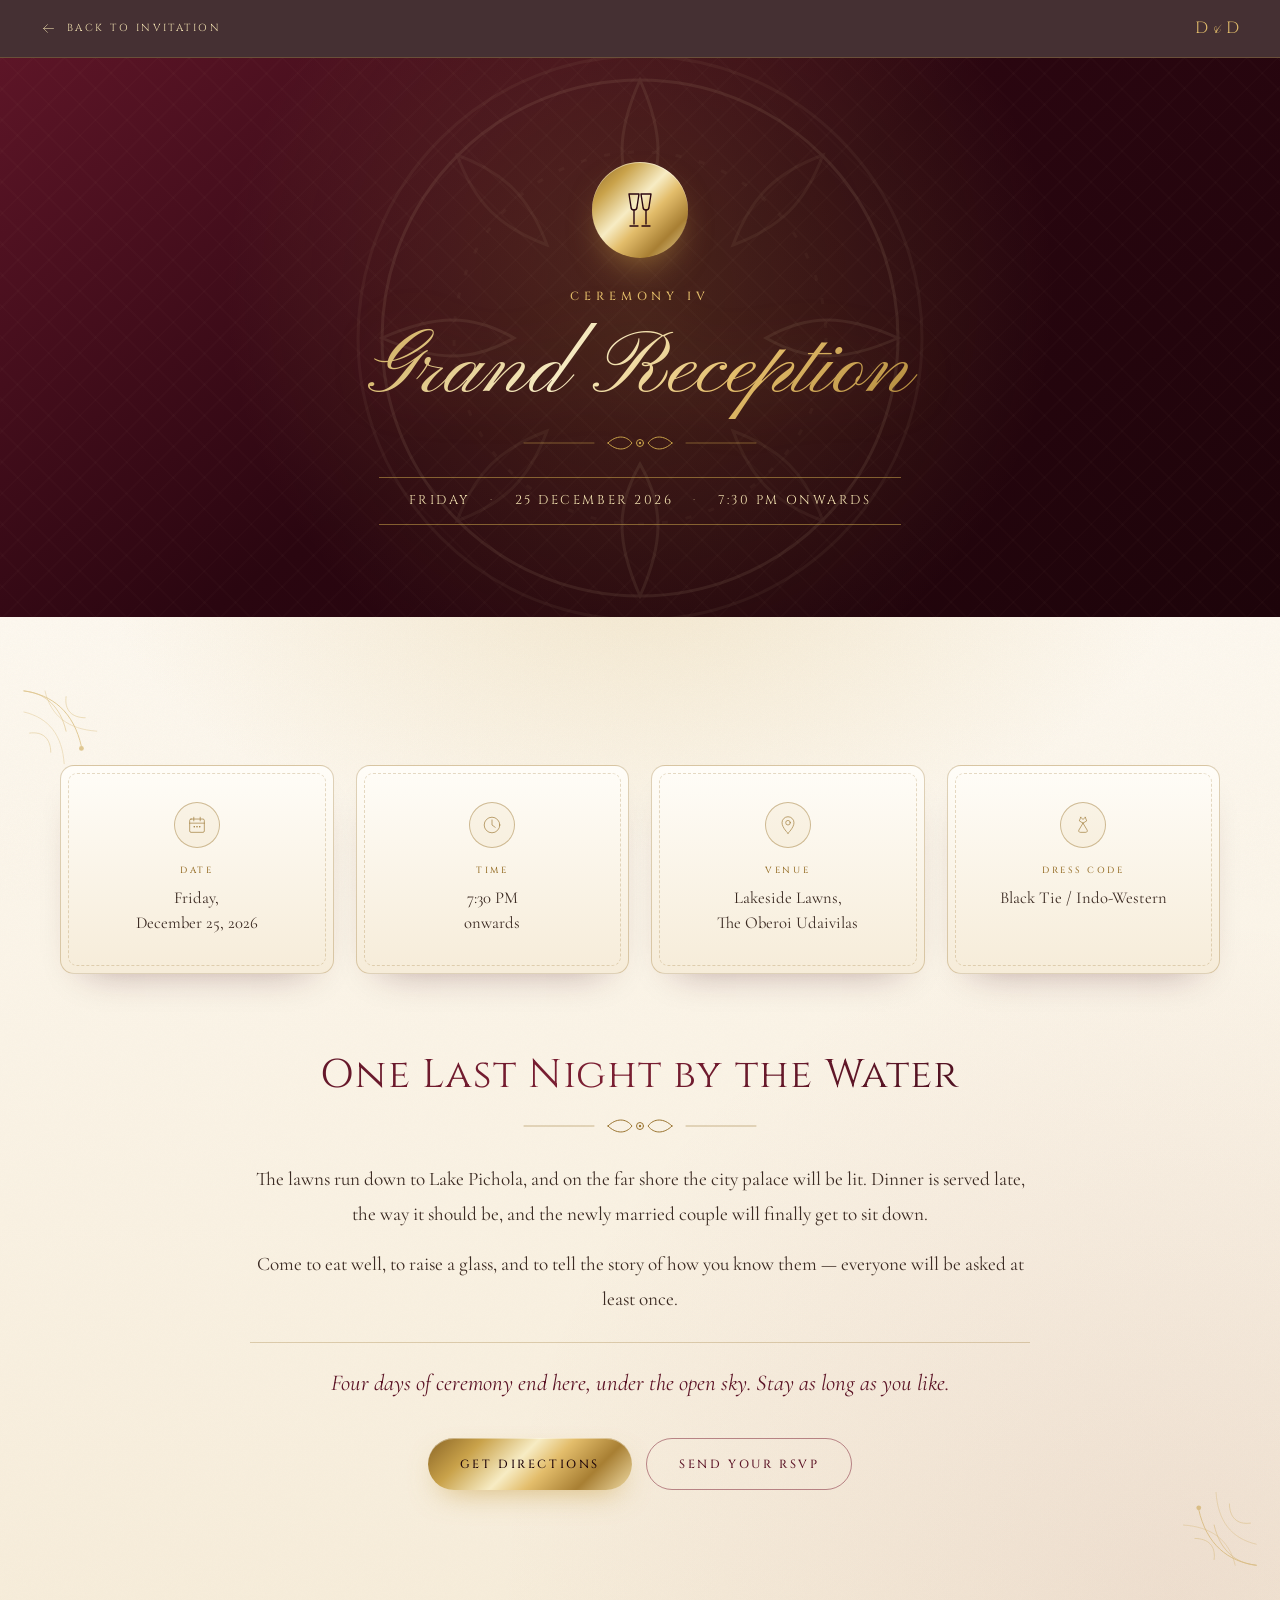
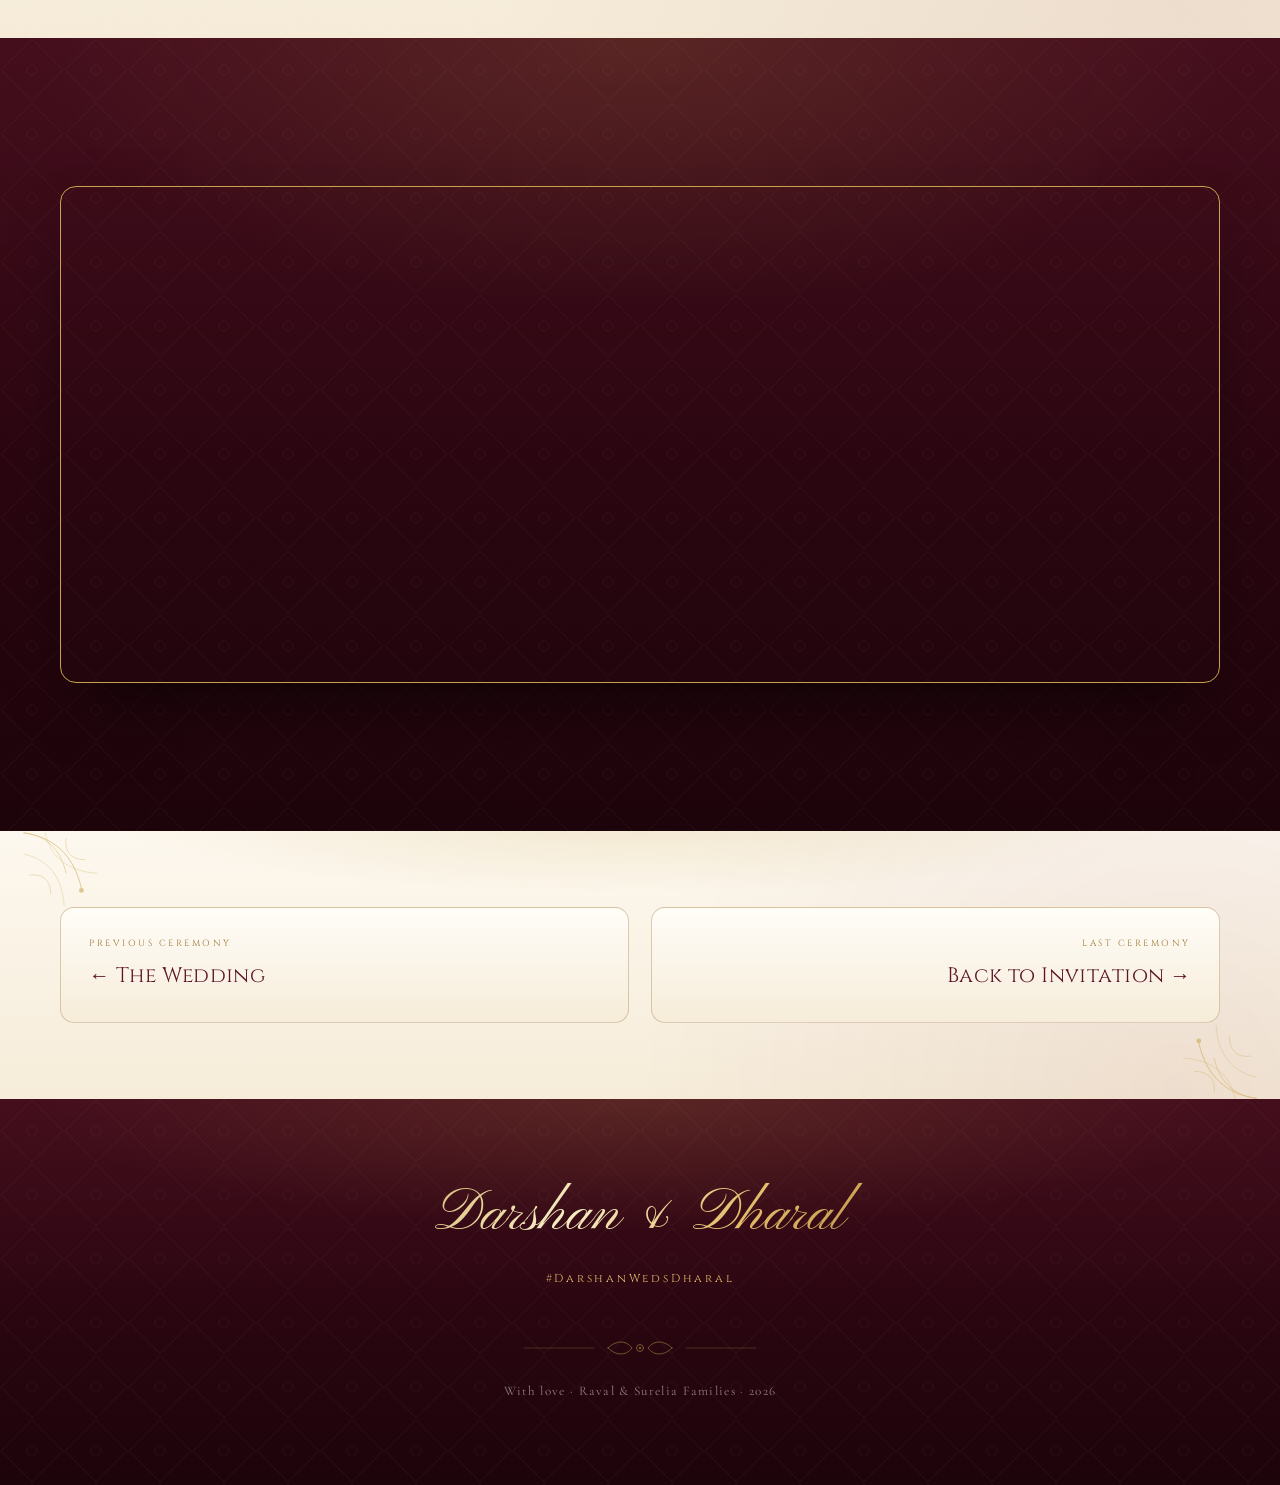
==== grand-reception.html @ 720c8b64 "Signature of Love — premium wedding invitation site Static, dependency-free invitation built around " ====
<!DOCTYPE html>
<html lang="en">
<head>
  <meta charset="UTF-8" />
  <meta name="viewport" content="width=device-width, initial-scale=1.0" />
  <title>Grand Reception · Darshan &amp; Dharal</title>
  <meta name="description" content="Grand Reception — Friday, 25 December 2026, 7:30 PM onwards at the Lakeside Lawns, The Oberoi Udaivilas, Udaipur." />
  <meta name="theme-color" content="#2a0610" />
  <link rel="icon" href="data:image/svg+xml,%3Csvg xmlns='http://www.w3.org/2000/svg' viewBox='0 0 32 32'%3E%3Crect width='32' height='32' rx='6' fill='%232a0610'/%3E%3Ctext x='16' y='22' font-family='Georgia,serif' font-size='15' fill='%23e3bd6b' text-anchor='middle'%3ED%3C/text%3E%3C/svg%3E" />
  <link rel="preconnect" href="https://fonts.googleapis.com" />
  <link rel="preconnect" href="https://fonts.gstatic.com" crossorigin />
  <link href="https://fonts.googleapis.com/css2?family=Cinzel:wght@400;500;600&family=Cormorant+Garamond:ital,wght@0,300;0,400;0,500;0,600;1,300;1,400;1,500&family=Pinyon+Script&display=swap" rel="stylesheet" />
  <link rel="stylesheet" href="css/style.css?v=4" />
  <link rel="stylesheet" href="css/ceremony.css?v=4" />
</head>
<body class="ceremony-page">
  <script src="js/sprite.js?v=4"></script>
  <canvas id="petals" aria-hidden="true"></canvas>

  <header class="topbar">
    <a class="back" href="index.html#events"><svg aria-hidden="true"><use href="#i-arrow" /></svg> Back to Invitation</a>
    <span class="topbar-mono">D<i>&amp;</i>D</span>
  </header>

  <main>
    <!-- ============================ HERO ============================ -->
    <section class="cer-hero section-deep">
      <div class="deep-art alt" aria-hidden="true"><svg><use href="#i-mandala" /></svg></div>
      <div class="container center">
        <span class="cer-badge reveal" aria-hidden="true"><svg><use href="#i-reception" /></svg></span>
        <p class="eyebrow reveal">Ceremony IV</p>
        <h1 class="cer-title reveal">Grand Reception</h1>
        <div class="flourish reveal"><svg><use href="#i-flourish" /></svg></div>
        <p class="reveal"><span class="cer-date">
          <span>Friday</span><s>·</s><span>25 December 2026</span><s>·</s><span>7:30 PM Onwards</span>
        </span></p>
      </div>
    </section>

    <!-- =========================== DETAILS ========================== -->
    <section class="cer-detail section-light">
      <div class="container">
        <div class="detail-grid">
          <div class="detail reveal">
            <span class="detail-icon" aria-hidden="true"><svg><use href="#i-calendar" /></svg></span>
            <b>Date</b><p>Friday,<br />December 25, 2026</p>
          </div>
          <div class="detail reveal">
            <span class="detail-icon" aria-hidden="true"><svg><use href="#i-clock" /></svg></span>
            <b>Time</b><p>7:30 PM<br />onwards</p>
          </div>
          <div class="detail reveal">
            <span class="detail-icon" aria-hidden="true"><svg><use href="#i-pin" /></svg></span>
            <b>Venue</b><p>Lakeside Lawns,<br />The Oberoi Udaivilas</p>
          </div>
          <div class="detail reveal">
            <span class="detail-icon" aria-hidden="true"><svg><use href="#i-dress" /></svg></span>
            <b>Dress Code</b><p>Black Tie / Indo-Western</p>
          </div>
        </div>

        <div class="cer-about container narrow">
          <h2 class="reveal">One Last Night by the Water</h2>
          <div class="flourish reveal"><svg><use href="#i-flourish" /></svg></div>
          <p class="reveal">The lawns run down to Lake Pichola, and on the far shore the city palace will be lit. Dinner is served late, the way it should be, and the newly married couple will finally get to sit down.</p>
          <p class="reveal">Come to eat well, to raise a glass, and to tell the story of how you know them — everyone will be asked at least once.</p>
          <p class="pull reveal">Four days of ceremony end here, under the open sky. Stay as long as you like.</p>
          <div class="btn-row reveal">
            <a class="btn btn-gold" href="https://maps.google.com/?q=The+Oberoi+Udaivilas+Udaipur" target="_blank" rel="noopener">Get Directions</a>
            <a class="btn btn-ghost dark" href="index.html#rsvp">Send Your RSVP</a>
          </div>
        </div>
      </div>
    </section>

    <!-- ============================= MAP ============================ -->
    <section class="cer-map section-dark">
      <div class="container">
        <div class="map wide reveal">
          <iframe title="Reception venue map" loading="lazy" referrerpolicy="no-referrer-when-downgrade" src="https://maps.google.com/maps?q=The%20Oberoi%20Udaivilas%20Udaipur&z=15&output=embed"></iframe>
        </div>
      </div>
    </section>

    <!-- ========================== PREV / NEXT ======================= -->
    <nav class="cer-nav section-light" aria-label="Other ceremonies">
      <div class="container">
        <div class="cer-nav-grid">
          <a class="cer-link prev reveal" href="wedding.html">
            <span>Previous Ceremony</span><b>← The Wedding</b>
          </a>
          <a class="cer-link next reveal" href="index.html#rsvp">
            <span>Last Ceremony</span><b>Back to Invitation →</b>
          </a>
        </div>
      </div>
    </nav>

    <!-- =========================== FOOTER =========================== -->
    <footer class="cer-foot section-dark">
      <div class="container center">
        <p class="footer-names reveal">Darshan <i>&amp;</i> Dharal</p>
        <p class="hashtag reveal">#DarshanWedsDharal</p>
        <div class="footer-rule" aria-hidden="true"><svg><use href="#i-flourish" /></svg></div>
        <p class="copy">With love · Raval &amp; Surelia Families · 2026</p>
      </div>
    </footer>
  </main>

  <script src="js/ceremony.js?v=4"></script>
</body>
</html>
---- css/style.css ----
/* =========================================================
   Signature of Love — Premium Wedding Invitation
   Palette: Wine · Antique Gold · Champagne · Ivory · Emerald
   No photographs: all ornament is SVG + CSS.
   ========================================================= */
:root {
  /* wine */
  --wine-900: #1d040a;
  --wine-800: #2a0610;
  --wine-700: #450e1d;
  --wine-600: #5d1527;
  --wine-500: #7c1f33;
  /* gold */
  --gold: #c9a24a;
  --gold-soft: #e3bd6b;
  --gold-light: #f4e3b2;
  --gold-dark: #9a7430;
  /* neutrals */
  --ivory: #fdf8ef;
  --ivory-2: #f6ecd9;
  --ivory-3: #efe2c9;
  --ink: #3b2a22;
  --ink-soft: #7d6a5a;
  /* jewel accent */
  --emerald: #0f3d35;

  --foil: linear-gradient(135deg, #8a6526 0%, #c9a24a 22%, #f7ecc4 44%, #e3bd6b 58%, #a87f33 78%, #f0dca6 100%);
  --foil-soft: linear-gradient(135deg, #a87f33, #f4e3b2 50%, #c9a24a);

  --serif: "Cormorant Garamond", Georgia, "Times New Roman", serif;
  --display: "Cinzel", Georgia, serif;
  --script: "Pinyon Script", "Segoe Script", cursive;

  --ease: cubic-bezier(.22, .9, .3, 1);
  --ease-soft: cubic-bezier(.4, 0, .2, 1);

  /* paper grain, used as an overlay on light sections */
  --grain: url("data:image/svg+xml,%3Csvg xmlns='http://www.w3.org/2000/svg' width='180' height='180'%3E%3Cfilter id='n'%3E%3CfeTurbulence type='fractalNoise' baseFrequency='.85' numOctaves='3'/%3E%3C/filter%3E%3Crect width='180' height='180' filter='url(%23n)' opacity='.5'/%3E%3C/svg%3E");
}

*, *::before, *::after { box-sizing: border-box; margin: 0; padding: 0; }
html { scroll-behavior: smooth; }
body {
  font-family: var(--serif);
  font-size: 19px;
  line-height: 1.72;
  color: var(--ink);
  background: var(--wine-900);
  overflow-x: hidden;
  -webkit-font-smoothing: antialiased;
  text-rendering: optimizeLegibility;
}
body.locked { overflow: hidden; height: 100vh; }
img { display: block; max-width: 100%; }
a { color: inherit; text-decoration: none; }
button { font: inherit; cursor: pointer; border: 0; background: none; color: inherit; }
svg { display: block; width: 100%; height: 100%; }
.sprite { position: absolute; width: 0; height: 0; overflow: hidden; }
:focus-visible { outline: 2px solid var(--gold-soft); outline-offset: 3px; }

.container { width: min(1160px, 92%); margin: 0 auto; position: relative; z-index: 2; }
.container.narrow { width: min(780px, 92%); }
.center { text-align: center; }

section, footer { position: relative; padding: clamp(84px, 12vw, 148px) 0; overflow: hidden; }

/* =========================================================
   SECTION SKINS
   ========================================================= */
.section-light {
  background:
    radial-gradient(ellipse 60% 40% at 50% -5%, rgba(201,162,74,.20), transparent 70%),
    radial-gradient(circle at 92% 96%, rgba(124,31,51,.07), transparent 45%),
    linear-gradient(180deg, var(--ivory) 0%, var(--ivory-2) 100%);
}
.section-light::after {
  content: ""; position: absolute; inset: 0; pointer-events: none;
  background-image: var(--grain); opacity: .035; mix-blend-mode: multiply;
}
/* corner filigree drawn with the sprite, placed via pseudo-wrappers */
.section-light > .container::before,
.section-light > .container::after {
  content: ""; position: absolute; width: clamp(70px, 9vw, 118px); aspect-ratio: 1; pointer-events: none;
  background: no-repeat center/contain
    url("data:image/svg+xml,%3Csvg xmlns='http://www.w3.org/2000/svg' viewBox='0 0 120 120'%3E%3Cg fill='none' stroke='%23c9a24a' stroke-width='1' stroke-linecap='round'%3E%3Cpath d='M2 2c30 4 52 22 60 58'/%3E%3Cpath d='M2 2c22 2 38 16 44 42' opacity='.7'/%3E%3Cpath d='M2 24c26 6 40 24 42 54' opacity='.5'/%3E%3Cpath d='M24 2c6 26 24 40 54 42' opacity='.5'/%3E%3Cpath d='M8 46c14-2 22 6 22 20M46 8c-2 14 6 22 20 22' opacity='.6'/%3E%3Ccircle cx='62' cy='62' r='2.5' fill='%23c9a24a' stroke='none'/%3E%3C/g%3E%3C/svg%3E");
  opacity: .55;
}
.section-light > .container::before { top: calc(-1 * clamp(40px, 6vw, 80px)); left: calc(-1 * clamp(14px, 3vw, 46px)); }
.section-light > .container::after  { bottom: calc(-1 * clamp(40px, 6vw, 80px)); right: calc(-1 * clamp(14px, 3vw, 46px)); transform: rotate(180deg); }

.section-dark {
  color: var(--ivory);
  background:
    radial-gradient(ellipse 70% 50% at 50% 0%, rgba(201,162,74,.16), transparent 68%),
    linear-gradient(180deg, var(--wine-700) 0%, var(--wine-800) 55%, var(--wine-900) 100%);
}
.section-dark::before {
  content: ""; position: absolute; inset: 0; opacity: .05; pointer-events: none;
  background-image: url("data:image/svg+xml,%3Csvg xmlns='http://www.w3.org/2000/svg' width='64' height='64'%3E%3Cg fill='none' stroke='%23f4e3b2'%3E%3Cpath d='M32 1l31 31-31 31L1 32z'/%3E%3Ccircle cx='32' cy='32' r='5'/%3E%3C/g%3E%3C/svg%3E");
}

/* deep = the old photo sections, now ornamental instead of photographic */
.section-deep {
  color: var(--ivory);
  background:
    radial-gradient(circle at 50% 42%, rgba(201,162,74,.20), transparent 58%),
    linear-gradient(145deg, var(--wine-600) 0%, var(--wine-800) 48%, var(--wine-900) 100%);
}
.section-deep::before {
  content: ""; position: absolute; inset: 0; opacity: .5; pointer-events: none;
  background:
    repeating-linear-gradient(45deg, rgba(244,227,178,.035) 0 2px, transparent 2px 22px),
    repeating-linear-gradient(-45deg, rgba(244,227,178,.035) 0 2px, transparent 2px 22px);
}
.deep-art {
  position: absolute; left: 50%; top: 50%; width: min(760px, 120vw); aspect-ratio: 1;
  transform: translate(-50%, -50%); color: var(--gold-light); opacity: .07; pointer-events: none;
  animation: spin 110s linear infinite;
}
.deep-art.alt { animation-direction: reverse; width: min(600px, 110vw); opacity: .09; }
@keyframes spin { to { transform: translate(-50%, -50%) rotate(360deg); } }

/* =========================================================
   TYPOGRAPHY
   ========================================================= */
.eyebrow {
  font-family: var(--display); font-size: .74rem; font-weight: 500;
  letter-spacing: .42em; text-transform: uppercase; color: var(--gold-dark);
}
.section-dark .eyebrow, .section-deep .eyebrow, .hero .eyebrow { color: var(--gold-soft); }

.sec-head { text-align: center; margin-bottom: clamp(44px, 6vw, 76px); }
.sec-head h2, .live h2 {
  font-family: var(--display); font-weight: 400;
  font-size: clamp(2.05rem, 5vw, 3.3rem); line-height: 1.22;
  margin: .5rem 0 .55rem; letter-spacing: .035em;
  background: var(--foil); -webkit-background-clip: text; background-clip: text; color: transparent;
}
.section-light .sec-head h2 {
  background: linear-gradient(135deg, var(--wine-600) 0%, var(--wine-500) 45%, var(--wine-700) 100%);
  -webkit-background-clip: text; background-clip: text;
}
.sec-sub { font-style: italic; font-size: 1.14rem; opacity: .86; }
.script { font-family: var(--script); font-weight: 400; }

/* flourish divider */
.flourish { width: clamp(160px, 26vw, 240px); height: 24px; margin: 12px auto 0; color: var(--gold); }
.section-light .flourish { color: var(--gold-dark); opacity: .85; }

/* =========================================================
   BUTTONS
   ========================================================= */
.btn-row { display: flex; gap: 14px; justify-content: center; flex-wrap: wrap; margin-top: 36px; }
.btn-row.left { justify-content: flex-start; }
.btn {
  position: relative; display: inline-flex; align-items: center; justify-content: center;
  padding: 15px 32px; border-radius: 999px; overflow: hidden; isolation: isolate;
  font-family: var(--display); font-size: .74rem; font-weight: 500;
  letter-spacing: .22em; text-transform: uppercase; white-space: nowrap;
  transition: transform .45s var(--ease), box-shadow .45s var(--ease), background .4s, color .4s, border-color .4s;
}
.btn:hover { transform: translateY(-3px); }
.btn:active { transform: translateY(-1px); }

.btn-gold {
  background: var(--foil); color: var(--wine-900);
  box-shadow: 0 12px 30px -12px rgba(201,162,74,.75), inset 0 1px 0 rgba(255,255,255,.4);
}
.btn-gold::after {
  content: ""; position: absolute; inset: 0 auto 0 -120%; width: 55%; z-index: -1;
  background: linear-gradient(110deg, transparent, rgba(255,255,255,.75), transparent);
  animation: shine 4.2s var(--ease-soft) infinite;
}
@keyframes shine { 0%, 62% { left: -120%; } 100% { left: 170%; } }
.btn-gold:hover { box-shadow: 0 18px 38px -14px rgba(201,162,74,.9), inset 0 1px 0 rgba(255,255,255,.5); }

.btn-ghost { border: 1px solid var(--gold); color: var(--gold-light); }
.btn-ghost:hover { background: rgba(201,162,74,.14); border-color: var(--gold-soft); }
.btn-ghost.dark { color: var(--wine-600); border-color: rgba(124,31,51,.5); }
.btn-ghost.dark:hover { background: rgba(124,31,51,.07); border-color: var(--wine-500); }

.btn-line {
  border: 1px solid rgba(154,116,48,.6); color: var(--wine-600);
  padding: 11px 24px; font-size: .67rem; letter-spacing: .2em;
}
.btn-line:hover { background: var(--wine-600); color: var(--gold-light); border-color: var(--wine-600); }

/* =========================================================
   INTRO / ENVELOPE
   ========================================================= */
.intro {
  position: fixed; inset: 0; z-index: 100; display: flex; flex-direction: column;
  align-items: center; justify-content: center; gap: clamp(28px, 5vw, 48px);
  background: linear-gradient(160deg, var(--wine-600) 0%, var(--wine-800) 50%, var(--wine-900) 100%);
  transition: opacity 1.2s var(--ease), visibility 1.2s;
}
.intro.gone { opacity: 0; visibility: hidden; }
.intro-glow {
  position: absolute; left: 50%; top: 42%; width: min(900px, 130vw); aspect-ratio: 1;
  transform: translate(-50%, -50%);
  background: radial-gradient(circle, rgba(201,162,74,.22), transparent 62%);
  animation: breathe 6s var(--ease-soft) infinite;
}
@keyframes breathe { 50% { opacity: .55; transform: translate(-50%, -50%) scale(1.08); } }

.envelope {
  position: relative; width: min(430px, 84vw); aspect-ratio: 1.5; perspective: 1500px;
  filter: drop-shadow(0 34px 46px rgba(0,0,0,.55));
  animation: float 5.5s var(--ease-soft) infinite;
  cursor: pointer;
}
@keyframes float { 50% { transform: translateY(-11px); } }
.env-back, .env-front, .env-flap { position: absolute; inset: 0; border-radius: 7px; }
.env-back { background: linear-gradient(160deg, #f8eed9, #e8d4ad); }
.env-front {
  z-index: 3;
  background: linear-gradient(180deg, #f3e6ca, #e2cda1);
  clip-path: polygon(0 0, 50% 55%, 100% 0, 100% 100%, 0 100%);
  box-shadow: inset 0 1px 0 rgba(255,255,255,.5);
}
.env-front::after {
  content: ""; position: absolute; inset: 0;
  background: linear-gradient(0deg, rgba(154,116,48,.2), transparent 55%);
}
.env-flap {
  z-index: 4; transform-origin: top center;
  background: linear-gradient(180deg, #e6d1a4, #d9bd84);
  clip-path: polygon(0 0, 100% 0, 50% 58%);
  transition: transform 1.05s var(--ease) .1s, z-index 0s .52s;
}
.env-letter {
  position: absolute; left: 7%; right: 7%; top: 8%; bottom: 6%; z-index: 2;
  background: linear-gradient(180deg, #fffdf7, var(--ivory));
  border: 1px solid var(--gold); border-radius: 4px;
  display: flex; flex-direction: column; align-items: center; justify-content: center; gap: 7px;
  outline: 1px solid rgba(201,162,74,.45); outline-offset: -9px;
  transition: transform 1.25s var(--ease) .7s;
}
.letter-small {
  font-family: var(--display); font-size: .58rem; font-weight: 500;
  letter-spacing: .34em; color: var(--gold-dark); text-transform: uppercase;
}
.letter-names {
  font-family: var(--script); font-size: clamp(1.9rem, 6.4vw, 2.6rem);
  color: var(--wine-600); line-height: 1.26;
}
.letter-names em { color: var(--gold-dark); font-style: normal; }
.letter-rule { width: 60px; height: 1px; background: linear-gradient(90deg, transparent, var(--gold), transparent); }

.seal {
  position: absolute; z-index: 5; left: 50%; top: 58%; width: 96px; height: 96px;
  transform: translate(-50%, -50%); border-radius: 50%; display: grid; place-items: center;
  background: radial-gradient(circle at 34% 28%, #bb2d44, #87142a 58%, #4f0714);
  box-shadow:
    inset 0 0 0 6px rgba(0,0,0,.14), inset 0 0 0 9px rgba(255,255,255,.1),
    inset 0 -6px 12px rgba(0,0,0,.35), 0 10px 24px rgba(0,0,0,.5);
  transition: transform .6s var(--ease), opacity .6s;
}
.seal-ring {
  position: absolute; inset: -9px; border-radius: 50%;
  border: 1px solid rgba(244,227,178,.65); animation: pulse 2.2s var(--ease-soft) infinite;
}
@keyframes pulse { 0% { transform: scale(.9); opacity: 1; } 100% { transform: scale(1.5); opacity: 0; } }
.seal:hover { transform: translate(-50%, -50%) scale(1.07); }
.seal-inner {
  font-family: var(--display); color: var(--gold-light); font-size: 1.35rem; letter-spacing: .04em;
  text-shadow: 0 1px 2px rgba(0,0,0,.5);
}
.seal-inner i { font-family: var(--script); font-style: normal; margin: 0 2px; }

.envelope.open { animation: none; }
.envelope.open .seal { transform: translate(-50%, -50%) scale(0); opacity: 0; }
.envelope.open .env-flap { transform: rotateX(180deg); z-index: 1; }
.envelope.open .env-letter { transform: translateY(-56%); }

.intro-text { text-align: center; color: var(--ivory); position: relative; z-index: 2; }
.intro-dear { font-family: var(--script); font-size: clamp(1.9rem, 6vw, 2.3rem); color: var(--gold-light); }
.intro-hint {
  font-family: var(--display); font-size: .7rem; letter-spacing: .34em;
  text-transform: uppercase; opacity: .85; animation: blink 2.6s var(--ease-soft) infinite;
}
.diamond { color: var(--gold); }
@keyframes blink { 50% { opacity: .38; } }

/* =========================================================
   FLOATING UI
   ========================================================= */
#petals { position: fixed; inset: 0; pointer-events: none; z-index: 50; }
.music-btn {
  position: fixed; right: 20px; bottom: 20px; z-index: 60;
  display: flex; align-items: center; gap: 10px; padding: 11px 19px 11px 15px;
  border-radius: 999px; color: var(--gold-light);
  background: rgba(29,4,10,.78); border: 1px solid rgba(201,162,74,.5);
  backdrop-filter: blur(12px); -webkit-backdrop-filter: blur(12px);
  font-family: var(--display); font-size: .62rem; letter-spacing: .22em; text-transform: uppercase;
  opacity: 0; transform: translateY(20px); transition: .6s var(--ease);
}
body.opened .music-btn { opacity: 1; transform: none; }
.music-btn:hover { border-color: var(--gold-soft); }
.bars { display: flex; align-items: flex-end; gap: 3px; height: 16px; }
.bars i { width: 3px; height: 4px; background: var(--gold-soft); border-radius: 2px; }
.music-btn.playing .bars i { animation: eq 1s var(--ease-soft) infinite; }
.music-btn.playing .bars i:nth-child(2) { animation-delay: .2s; }
.music-btn.playing .bars i:nth-child(3) { animation-delay: .4s; }
.music-btn.playing .bars i:nth-child(4) { animation-delay: .1s; }
@keyframes eq { 0%, 100% { height: 4px; } 50% { height: 16px; } }

.dots {
  position: fixed; right: 24px; top: 50%; transform: translateY(-50%); z-index: 60;
  display: flex; flex-direction: column; gap: 15px; opacity: 0; transition: opacity .6s;
}
body.opened .dots { opacity: 1; }
.dots a {
  position: relative; width: 9px; height: 9px; border-radius: 50%;
  border: 1px solid var(--gold); transition: .4s var(--ease);
}
.dots a.active { background: var(--gold-soft); transform: scale(1.4); box-shadow: 0 0 0 4px rgba(201,162,74,.18); }
.dots a::after {
  content: attr(data-label); position: absolute; right: 22px; top: 50%; transform: translateY(-50%);
  font-family: var(--display); font-size: .58rem; letter-spacing: .2em; text-transform: uppercase; white-space: nowrap;
  color: var(--gold-light); background: rgba(29,4,10,.88); padding: 5px 11px; border-radius: 4px;
  border: 1px solid rgba(201,162,74,.3);
  opacity: 0; pointer-events: none; transition: .3s;
}
.dots a:hover::after { opacity: 1; }

/* reveal */
.reveal { opacity: 0; transform: translateY(42px); transition: opacity 1.1s var(--ease), transform 1.1s var(--ease); }
.reveal.in { opacity: 1; transform: none; }

/* =========================================================
   HERO
   ========================================================= */
.hero {
  min-height: 100vh; min-height: 100svh; display: grid; place-items: center;
  padding: 110px 0; color: var(--ivory); text-align: center;
  background:
    radial-gradient(ellipse 70% 55% at 50% 34%, rgba(201,162,74,.20), transparent 64%),
    radial-gradient(ellipse at 50% 100%, rgba(29,4,10,.9), transparent 55%),
    linear-gradient(168deg, var(--wine-600) 0%, var(--wine-800) 46%, var(--wine-900) 100%);
}
.hero-art { position: absolute; inset: 0; pointer-events: none; overflow: hidden; }
.hero-mandala {
  position: absolute; left: 50%; top: 50%; width: min(880px, 125vw); aspect-ratio: 1;
  transform: translate(-50%, -50%); color: var(--gold-light); opacity: .085;
  animation: spin 150s linear infinite;
}
.hero-paisley { position: absolute; width: clamp(90px, 13vw, 180px); aspect-ratio: .83; color: var(--gold); opacity: .18; }
.hero-paisley.p1 { left: 3%; top: 16%; transform: rotate(-18deg); }
.hero-paisley.p2 { right: 3%; bottom: 16%; transform: rotate(162deg); }

.hero-frame {
  position: absolute; inset: clamp(14px, 2.4vw, 26px); pointer-events: none;
  border: 1px solid rgba(201,162,74,.42);
  outline: 1px solid rgba(201,162,74,.18); outline-offset: 7px;
}
.hero-frame::before, .hero-frame::after {
  content: ""; position: absolute; width: 16px; height: 16px; border: 1px solid var(--gold-soft);
}
.hero-frame::before { top: -1px; left: -1px; border-width: 2px 0 0 2px; }
.hero-frame::after { bottom: -1px; right: -1px; border-width: 0 2px 2px 0; }

.hero-content { position: relative; z-index: 2; padding: 0 22px; }
.monogram { position: relative; width: 132px; height: 132px; margin: 28px auto; display: grid; place-items: center; }
.mono-ring {
  position: absolute; inset: 0; fill: none; stroke: var(--gold); stroke-width: 1;
  stroke-dasharray: 580; stroke-dashoffset: 580;
}
body.opened .mono-ring { animation: draw 3s var(--ease) .6s forwards; }
@keyframes draw { to { stroke-dashoffset: 0; } }
.monogram span { font-family: var(--display); font-size: 2.2rem; color: var(--gold-light); letter-spacing: .04em; }
.monogram i { font-family: var(--script); font-style: normal; color: var(--gold-soft); margin: 0 4px; }

.hero-names { font-family: var(--script); font-weight: 400; line-height: 1; display: flex; flex-direction: column; align-items: center; }
.hero-names span {
  font-size: clamp(4rem, 13vw, 8.6rem); padding: 0 .2em;
  background: var(--foil); -webkit-background-clip: text; background-clip: text; color: transparent;
  filter: drop-shadow(0 0 32px rgba(201,162,74,.22));
}
.hero-names .amp { font-size: clamp(2.3rem, 6vw, 3.9rem); margin: -.1em 0; }
.hero-sub { font-style: italic; font-size: clamp(1.1rem, 2.6vw, 1.34rem); margin-top: 16px; opacity: .9; }

.hero-date {
  display: flex; align-items: center; justify-content: center; gap: 20px; margin-top: 30px;
  font-family: var(--display); letter-spacing: .26em; text-transform: uppercase; font-size: .74rem; flex-wrap: wrap;
}
.hero-date b {
  font-weight: 500; font-size: 1.04rem; color: var(--gold-light); padding: 11px 24px;
  border-top: 1px solid var(--gold); border-bottom: 1px solid var(--gold);
}
.hero-guest { margin-top: 28px; font-size: 1.06rem; font-style: italic; opacity: .85; }
.hero-guest .guest-name { font-family: var(--script); font-style: normal; font-size: 1.6rem; color: var(--gold-light); }

.scroll-cue {
  position: absolute; bottom: 38px; left: 50%; transform: translateX(-50%); z-index: 2;
  display: flex; flex-direction: column; align-items: center; gap: 10px;
}
.scroll-word { font-family: var(--display); font-size: .58rem; letter-spacing: .36em; text-transform: uppercase; color: var(--gold-soft); }
.scroll-line { position: relative; width: 1px; height: 46px; background: rgba(201,162,74,.35); overflow: hidden; }
.scroll-line::after {
  content: ""; position: absolute; left: 0; top: 0; width: 1px; height: 16px;
  background: var(--gold-light); animation: scrollDown 2.1s var(--ease-soft) infinite;
}
@keyframes scrollDown { 0% { transform: translateY(-16px); } 100% { transform: translateY(46px); } }

/* =========================================================
   BLESSING
   ========================================================= */
/* lotus medallion with the Om glyph — the Ganesha blessing mark */
.blessing-medallion {
  position: relative; width: clamp(130px, 22vw, 182px); aspect-ratio: 1;
  margin: 0 auto clamp(22px, 4vw, 34px); display: grid; place-items: center;
}
.bm-lotus { position: absolute; inset: 0; color: var(--gold-dark); opacity: .55; animation: spin 140s linear infinite; }
.bm-om {
  position: relative; font-family: Georgia, "Nirmala UI", "Noto Serif Devanagari", serif;
  font-size: clamp(2.6rem, 7vw, 3.6rem); line-height: 1;
  background: linear-gradient(135deg, var(--wine-600), var(--wine-500) 45%, var(--wine-700));
  -webkit-background-clip: text; background-clip: text; color: transparent;
}
.sanskrit { font-size: clamp(1.3rem, 3vw, 1.55rem); color: var(--wine-500); letter-spacing: .08em; }
.blessing-text {
  font-size: clamp(1.45rem, 3.6vw, 2.15rem); font-style: italic; color: var(--wine-600);
  line-height: 1.52; margin: 22px 0 18px;
}
.blessing-quote {
  font-family: var(--display); font-size: .74rem; letter-spacing: .26em;
  text-transform: uppercase; color: var(--gold-dark); line-height: 2;
}

/* =========================================================
   COUPLE
   ========================================================= */
.couple-grid { display: grid; grid-template-columns: 1fr auto 1fr; align-items: center; gap: clamp(18px, 4vw, 56px); }
.person { text-align: center; }

.arch {
  position: relative; width: min(318px, 82%); aspect-ratio: 3 / 4; margin: 0 auto 28px;
  border-radius: 200px 200px 14px 14px; padding: 7px; background: var(--foil);
  box-shadow: 0 32px 64px -24px rgba(0,0,0,.65);
}
.arch::before {
  content: ""; position: absolute; inset: -15px; border-radius: 215px 215px 20px 20px;
  border: 1px solid rgba(201,162,74,.42); pointer-events: none;
}
.arch-inner {
  position: relative; width: 100%; height: 100%; overflow: hidden;
  border-radius: 194px 194px 8px 8px;
  display: grid; place-items: center;
  background:
    radial-gradient(ellipse at 50% 28%, rgba(201,162,74,.14), transparent 62%),
    linear-gradient(170deg, var(--wine-600), var(--wine-800) 60%, var(--wine-900));
}
.arch-mandala {
  position: absolute; width: 150%; aspect-ratio: 1; color: var(--gold-light); opacity: .14;
  animation: spin 90s linear infinite;
}
.arch-letter {
  position: relative; font-family: var(--script); font-size: clamp(5rem, 13vw, 7.5rem); line-height: 1;
  background: var(--foil-soft); -webkit-background-clip: text; background-clip: text; color: transparent;
  opacity: .9;
}
.arch-slot {
  position: absolute; left: 0; right: 0; bottom: 16px; display: flex; flex-direction: column;
  align-items: center; gap: 5px; color: var(--gold-soft);
  opacity: 0; transform: translateY(8px); transition: .45s var(--ease);
}
.arch-slot svg { width: 26px; height: 26px; }
.arch-slot b {
  font-family: var(--display); font-weight: 500; font-size: .54rem;
  letter-spacing: .26em; text-transform: uppercase;
}
.arch:hover .arch-slot { opacity: .85; transform: none; }
/* when a real photo is dropped in, it takes over the frame */
.arch:has(img) .arch-mandala, .arch:has(img) .arch-letter, .arch:has(img) .arch-slot { display: none; }
.arch img { width: 100%; height: 100%; object-fit: cover; object-position: center 15%; transition: transform 1.2s var(--ease); }
.arch:hover img { transform: scale(1.04); }

.person h3 {
  font-size: clamp(3rem, 6vw, 4.3rem); line-height: 1; padding: 0 .15em;
  background: var(--foil); -webkit-background-clip: text; background-clip: text; color: transparent;
}
.person .full {
  font-family: var(--display); letter-spacing: .32em; text-transform: uppercase;
  font-size: .78rem; color: var(--gold-light); margin-top: 10px;
}
.person .parents { margin-top: 16px; font-size: 1.04rem; opacity: .86; }
.person .parents span { display: block; font-style: italic; color: var(--gold-soft); font-size: .94rem; margin-bottom: 2px; }

.couple-amp span {
  font-family: var(--script); font-size: clamp(3.6rem, 8vw, 5.8rem); color: var(--gold-soft);
  display: block; animation: glow 3.4s var(--ease-soft) infinite;
}
@keyframes glow { 50% { text-shadow: 0 0 34px rgba(201,162,74,.75); } }

/* =========================================================
   CELEBRATIONS
   ========================================================= */
.events-sub { margin-top: 16px; max-width: 540px; margin-inline: auto; }

.timeline {
  display: grid; grid-template-columns: repeat(auto-fit, minmax(248px, 1fr));
  gap: clamp(18px, 2.4vw, 30px); align-items: stretch;
}
/* flex column + auto-margin on the CTA keeps every button on one baseline,
   however ragged the titles above it wrap */
.event {
  position: relative; display: flex; flex-direction: column; text-align: center;
  padding: clamp(30px, 4vw, 40px) clamp(20px, 2.2vw, 28px) clamp(28px, 3vw, 34px);
  background: linear-gradient(180deg, #fffdf8, var(--ivory-2));
  border: 1px solid rgba(154,116,48,.34); border-radius: 130px 130px 16px 16px;
  box-shadow: 0 22px 44px -26px rgba(69,14,29,.5);
  transition: transform .6s var(--ease), box-shadow .6s var(--ease), border-color .6s var(--ease);
}
.event::before {
  content: ""; position: absolute; inset: 9px; border: 1px dashed rgba(154,116,48,.3);
  border-radius: 124px 124px 11px 11px; pointer-events: none;
}
.event:hover {
  transform: translateY(-11px); border-color: rgba(154,116,48,.6);
  box-shadow: 0 38px 56px -26px rgba(69,14,29,.6);
}

.event.featured {
  background: linear-gradient(180deg, var(--wine-600), var(--wine-800) 70%, var(--wine-900));
  color: var(--ivory); border-color: var(--gold);
  box-shadow: 0 26px 52px -22px rgba(29,4,10,.75);
}
.event.featured::before { border-color: rgba(201,162,74,.45); }
.event-crown {
  position: absolute; top: -13px; left: 50%; transform: translateX(-50%);
  width: 26px; height: 26px; display: grid; place-items: center; border-radius: 50%;
  background: var(--foil); color: var(--wine-900); font-size: .7rem; z-index: 2;
}

/* ---- card header: icon sits in its own band, so it can never crowd
        the arched top or the label underneath at any card width ---- */
.event-head {
  display: flex; flex-direction: column; align-items: center;
  padding-bottom: clamp(14px, 1.8vw, 20px); margin-bottom: clamp(12px, 1.6vw, 18px);
  border-bottom: 1px solid rgba(154,116,48,.2);
}
.event.featured .event-head { border-bottom-color: rgba(201,162,74,.26); }

.event-icon {
  flex: none; width: 58px; height: 58px; padding: 15px; margin-bottom: 16px;
  display: grid; place-items: center; border-radius: 50%;
  background: var(--foil); color: var(--wine-800);
  box-shadow: 0 10px 22px -8px rgba(154,116,48,.7), inset 0 1px 0 rgba(255,255,255,.45);
}
.event-icon svg { width: 100%; height: 100%; }
.event.featured .event-icon { color: var(--wine-900); }

.event-no {
  font-family: var(--display); font-size: .6rem; letter-spacing: .3em;
  text-transform: uppercase; color: var(--gold-dark);
}
.event.featured .event-no { color: var(--gold-soft); }
.event h3 {
  font-family: var(--display); font-weight: 400; font-size: clamp(1.22rem, 1.6vw, 1.4rem);
  color: var(--wine-600); margin-top: 7px; letter-spacing: .02em; line-height: 1.3;
  text-wrap: balance;
}
.event.featured h3 { color: var(--gold-light); }

.event ul { list-style: none; font-size: .98rem; }
.event li { padding: 7px 0; border-bottom: 1px solid rgba(154,116,48,.16); }
.event li:last-child { border: 0; }
.event li b {
  display: block; font-family: var(--display); font-weight: 500; font-size: .56rem;
  letter-spacing: .26em; text-transform: uppercase; color: var(--gold-dark); margin-bottom: 1px;
}
.event.featured li { border-color: rgba(201,162,74,.2); }
.event.featured li b { color: var(--gold-soft); }

.event .btn-line { margin-top: auto; align-self: center; }
.event ul { margin-bottom: clamp(20px, 2.4vw, 26px); }
.event.featured .btn-line { color: var(--gold-light); border-color: rgba(201,162,74,.6); }
.event.featured .btn-line:hover { background: var(--gold); color: var(--wine-900); border-color: var(--gold); }

/* =========================================================
   COUNTDOWN
   ========================================================= */
.timer { display: flex; justify-content: center; gap: clamp(10px, 3vw, 28px); flex-wrap: wrap; }
.timer div {
  position: relative; width: clamp(78px, 18vw, 142px); aspect-ratio: 1;
  display: flex; flex-direction: column; align-items: center; justify-content: center;
  border: 1px solid rgba(201,162,74,.55); border-radius: 50%;
  background: rgba(29,4,10,.42);
  backdrop-filter: blur(7px); -webkit-backdrop-filter: blur(7px);
  box-shadow: inset 0 0 0 7px rgba(201,162,74,.07), 0 16px 34px -18px rgba(0,0,0,.7);
}
.timer div::before {
  content: ""; position: absolute; inset: 11px; border-radius: 50%;
  border: 1px dashed rgba(201,162,74,.22);
}
.timer b {
  font-family: var(--display); font-weight: 400; font-size: clamp(1.6rem, 5vw, 3rem);
  line-height: 1; color: var(--gold-light);
  font-variant-numeric: tabular-nums; font-feature-settings: "tnum";
}
.timer span {
  font-family: var(--display); font-size: clamp(.48rem, 1.4vw, .64rem);
  letter-spacing: .26em; text-transform: uppercase; margin-top: 7px; opacity: .78;
}
.timer-done { margin-top: 22px; font-size: 1.35rem; color: var(--gold-light); font-style: italic; }

/* =========================================================
   WATCH
   ========================================================= */
.video-frame {
  position: relative; aspect-ratio: 16 / 9; border-radius: 16px; overflow: hidden; padding: 6px;
  background: var(--foil); box-shadow: 0 32px 64px -26px rgba(69,14,29,.6);
}
/* a vertical film gets a tall frame instead of black bars in a 16:9 box */
.video-frame.portrait {
  aspect-ratio: 9 / 16; width: min(340px, 82vw); margin-inline: auto; border-radius: 22px;
}
.video-frame.portrait .video-poster { border-radius: 17px; }
.video-frame.portrait iframe, .video-frame.portrait video { border-radius: 17px; }
.vp-still { width: 100%; height: 100%; object-fit: cover; }
.video-note {
  margin-top: 20px; font-family: var(--display); font-size: .6rem;
  letter-spacing: .26em; text-transform: uppercase; color: var(--gold-dark); opacity: .75;
}
.video-poster {
  position: relative; width: 100%; height: 100%; border-radius: 11px; overflow: hidden;
  display: flex; flex-direction: column; align-items: center; justify-content: center; gap: 6px;
  background:
    radial-gradient(ellipse at 50% 30%, rgba(201,162,74,.18), transparent 62%),
    linear-gradient(165deg, var(--wine-600), var(--wine-800) 55%, var(--wine-900));
}
.vp-mandala {
  position: absolute; width: 78%; aspect-ratio: 1; color: var(--gold-light);
  opacity: .1; animation: spin 120s linear infinite;
}
.vp-script { position: relative; font-family: var(--script); font-size: clamp(2.2rem, 6vw, 3.4rem); color: var(--gold-light); }
.vp-note {
  position: relative; font-family: var(--display); font-size: .6rem; letter-spacing: .3em;
  text-transform: uppercase; color: var(--gold-soft); opacity: .8;
}
.video-frame iframe, .video-frame video { width: 100%; height: 100%; border: 0; border-radius: 11px; object-fit: cover; background: var(--wine-900); }
.play {
  position: absolute; left: 50%; top: 50%; transform: translate(-50%, -50%);
  width: 84px; height: 84px; padding: 24px; border-radius: 50%; color: var(--gold-light);
  background: rgba(29,4,10,.62); border: 1px solid var(--gold);
  backdrop-filter: blur(5px); -webkit-backdrop-filter: blur(5px);
  transition: transform .5s var(--ease), background .4s;
}
.play::before {
  content: ""; position: absolute; inset: -10px; border-radius: 50%;
  border: 1px solid var(--gold); animation: pulse 2.2s var(--ease-soft) infinite;
}
.play:hover { transform: translate(-50%, -50%) scale(1.08); background: rgba(29,4,10,.8); }
.play svg { width: 100%; height: 100%; }
/* no video id yet → the poster stands alone, no dead play button over the text */
.video-frame.no-video .play { display: none; }

/* =========================================================
   LOCATION
   ========================================================= */
.venue-grid { display: grid; grid-template-columns: 1fr 1.18fr; gap: 44px; align-items: center; }
.venue-pin { display: block; width: 34px; height: 34px; color: var(--gold-soft); margin-bottom: 14px; }
.venue-info h3 {
  font-family: var(--display); font-weight: 400; font-size: clamp(1.6rem, 3.5vw, 2.25rem);
  color: var(--gold-light); margin-bottom: 14px; letter-spacing: .02em;
}
.venue-info p { opacity: .9; }
.venue-note { font-style: italic; margin-top: 18px; padding-left: 18px; border-left: 2px solid var(--gold); opacity: .82; }
.map {
  aspect-ratio: 4 / 3; border-radius: 16px; overflow: hidden;
  border: 1px solid var(--gold); box-shadow: 0 32px 64px -26px rgba(0,0,0,.72);
}
.map iframe { width: 100%; height: 100%; border: 0; filter: sepia(.28) contrast(1.05) saturate(.9); }

/* =========================================================
   LIVE STREAM
   ========================================================= */
.live-badge {
  display: inline-flex; align-items: center; gap: 9px; padding: 7px 18px; border-radius: 999px;
  background: #c4203c; color: #fff; font-family: var(--display); font-size: .64rem;
  letter-spacing: .28em; text-transform: uppercase; margin-bottom: 16px;
  box-shadow: 0 8px 22px -8px rgba(196,32,60,.8);
}
.live-badge i { width: 8px; height: 8px; border-radius: 50%; background: #fff; animation: blink 1.3s infinite; }
.live .sec-sub { margin: 12px auto 0; max-width: 580px; }
.live-note {
  margin-top: 26px; font-family: var(--display); font-size: .62rem;
  letter-spacing: .24em; text-transform: uppercase; color: var(--gold-soft); opacity: .75;
}

/* =========================================================
   RSVP
   ========================================================= */
.rsvp-sub { margin-top: 18px; }
.rsvp-form {
  background: linear-gradient(180deg, #fffdf8, var(--ivory));
  padding: clamp(28px, 5vw, 56px); border-radius: 18px;
  border: 1px solid rgba(154,116,48,.38);
  box-shadow: 0 32px 64px -32px rgba(69,14,29,.5);
  outline: 1px solid rgba(154,116,48,.22); outline-offset: -13px;
}
.field { position: relative; margin-bottom: 24px; }
.field input, .field textarea, .field select {
  width: 100%; padding: 23px 4px 9px; font: inherit; font-size: 1.08rem; color: var(--ink);
  background: transparent; border: 0; border-bottom: 1px solid rgba(154,116,48,.45);
  outline: none; resize: vertical; transition: border-color .3s;
}
.field input:focus, .field textarea:focus, .field select:focus { border-color: var(--wine-500); }
.field label { position: absolute; left: 4px; top: 21px; color: var(--ink-soft); pointer-events: none; transition: .3s var(--ease); }
.field input:focus + label, .field input:not(:placeholder-shown) + label,
.field textarea:focus + label, .field textarea:not(:placeholder-shown) + label, .field label.up {
  top: 0; font-family: var(--display); font-size: .58rem; letter-spacing: .24em;
  text-transform: uppercase; color: var(--gold-dark);
}
.field.error input { border-color: #c4203c; }

.choice { border: 0; display: grid; grid-template-columns: 1fr 1fr; gap: 12px; margin: 8px 0 26px; }
.choice legend {
  font-family: var(--display); font-size: .58rem; letter-spacing: .24em;
  text-transform: uppercase; color: var(--gold-dark); margin-bottom: 12px; float: left; width: 100%;
}
.choice label { position: relative; }
.choice input { position: absolute; opacity: 0; width: 1px; height: 1px; }
.choice span {
  display: block; text-align: center; padding: 15px 10px; border-radius: 10px; cursor: pointer;
  border: 1px solid rgba(154,116,48,.45); font-size: 1.02rem; transition: .3s var(--ease);
}
.choice span:hover { border-color: var(--gold-dark); }
.choice input:checked + span { background: var(--wine-600); color: var(--gold-light); border-color: var(--wine-600); }
.choice input:focus-visible + span { outline: 2px solid var(--gold); outline-offset: 2px; }
.form-msg { text-align: center; margin-top: 18px; font-style: italic; color: var(--wine-500); min-height: 1.5em; }

/* =========================================================
   FOOTER
   ========================================================= */
.footer-medallion { position: relative; width: 136px; height: 136px; margin: 0 auto 22px; display: grid; place-items: center; }
.fm-ring { position: absolute; inset: 0; color: var(--gold); opacity: .75; }
.footer-medallion span { font-family: var(--display); font-size: 1.9rem; color: var(--gold-light); letter-spacing: .04em; }
.footer-medallion i { font-family: var(--script); font-style: normal; color: var(--gold-soft); margin: 0 3px; }

.footer-names {
  font-family: var(--script); font-size: clamp(3rem, 8vw, 4.6rem); line-height: 1.2; margin-bottom: 8px;
  background: var(--foil); -webkit-background-clip: text; background-clip: text; color: transparent;
}
.footer-names i { font-style: normal; }
.footer-line { font-style: italic; font-size: 1.1rem; opacity: .85; max-width: 540px; margin: 0 auto; }
.hashtag {
  margin-top: 18px; font-family: var(--display); font-size: .72rem;
  letter-spacing: .24em; color: var(--gold-soft); opacity: .8;
}
.footer-rule { width: clamp(180px, 30vw, 260px); height: 24px; margin: 48px auto 20px; color: var(--gold); opacity: .5; }
.copy { font-size: .82rem; opacity: .5; letter-spacing: .1em; }
.made-by { margin-top: 10px; font-family: var(--display); font-size: .58rem; letter-spacing: .26em; text-transform: uppercase; opacity: .45; }
.made-by a { color: var(--gold-soft); border-bottom: 1px solid rgba(201,162,74,.3); }
.made-by a:hover { opacity: 1; border-color: var(--gold-soft); }

/* =========================================================
   RESPONSIVE
   ========================================================= */
@media (max-width: 980px) {
  .venue-grid { grid-template-columns: 1fr; }
  .venue-info { text-align: center; }
  .venue-pin { margin: 0 auto 14px; }
  .venue-note { border: 0; padding: 0; }
  .btn-row.left { justify-content: center; }
}
@media (max-width: 860px) {
  .couple-grid { grid-template-columns: 1fr; gap: 10px; }
  .couple-amp { order: 2; margin: -6px 0; }
  .dots { display: none; }
  .hero-paisley { display: none; }
}
@media (max-width: 560px) {
  body { font-size: 17px; }
  .hero-frame { inset: 10px; }
  .hero-date { gap: 11px; }
  .hero-date b { width: 100%; }
  .choice { grid-template-columns: 1fr; }
  .music-btn .music-label { display: none; }
  .music-btn { padding: 12px; right: 14px; bottom: 14px; }
  .timer { gap: 9px; }
  .section-light > .container::before, .section-light > .container::after { display: none; }
}

/* =========================================================
   FALLBACK — browsers without :has()
   ========================================================= */
@supports not selector(:has(img)) {
  .arch.has-photo .arch-mandala, .arch.has-photo .arch-letter, .arch.has-photo .arch-slot { display: none; }
}

@media (prefers-reduced-motion: reduce) {
  *, *::before, *::after { animation: none !important; transition-duration: .01ms !important; }
  .reveal { opacity: 1; transform: none; }
  html { scroll-behavior: auto; }
}
---- css/ceremony.css ----
/* =========================================================
   Ceremony detail pages — layered on top of style.css
   (tokens, buttons, typography and section skins come from there)
   ========================================================= */

body.ceremony-page { background: var(--ivory); overflow: visible; }

/* ---------------------------------------------------------
   TOP BAR
   --------------------------------------------------------- */
.topbar {
  position: sticky; top: 0; z-index: 70;
  display: flex; align-items: center; justify-content: space-between; gap: 16px;
  padding: 14px clamp(16px, 4vw, 40px);
  background: rgba(29,4,10,.82); border-bottom: 1px solid rgba(201,162,74,.28);
  backdrop-filter: blur(14px); -webkit-backdrop-filter: blur(14px);
}
.back {
  display: inline-flex; align-items: center; gap: 10px; color: var(--gold-light);
  font-family: var(--display); font-size: .64rem; letter-spacing: .24em; text-transform: uppercase;
  transition: color .3s, gap .4s var(--ease);
}
.back svg { width: 17px; height: 17px; transform: rotate(180deg); }
.back:hover { color: #fff; gap: 14px; }
.topbar-mono {
  font-family: var(--display); font-size: 1.02rem; letter-spacing: .06em; color: var(--gold-soft);
}
.topbar-mono i { font-family: var(--script); font-style: normal; margin: 0 2px; }

/* ---------------------------------------------------------
   HERO
   --------------------------------------------------------- */
.cer-hero {
  padding: clamp(58px, 9vw, 104px) 0 clamp(52px, 8vw, 92px);
  text-align: center; color: var(--ivory);
}
.cer-badge {
  display: grid; place-items: center; width: clamp(76px, 11vw, 96px); aspect-ratio: 1;
  padding: clamp(19px, 2.8vw, 24px); margin: 0 auto clamp(20px, 3vw, 28px);
  border-radius: 50%; background: var(--foil); color: var(--wine-800);
  box-shadow: 0 16px 34px -12px rgba(201,162,74,.6), inset 0 1px 0 rgba(255,255,255,.45);
}
.cer-badge svg { width: 100%; height: 100%; }

.cer-title {
  font-family: var(--script); font-weight: 400; line-height: 1.08;
  font-size: clamp(3rem, 9vw, 5.6rem); margin: .18em 0 .1em; padding: 0 .12em;
  background: var(--foil); -webkit-background-clip: text; background-clip: text; color: transparent;
  filter: drop-shadow(0 0 30px rgba(201,162,74,.2));
}
.cer-date {
  display: inline-flex; align-items: center; gap: clamp(10px, 2vw, 20px); flex-wrap: wrap;
  justify-content: center; margin-top: 22px; padding: 12px clamp(18px, 3vw, 30px);
  border-top: 1px solid rgba(201,162,74,.55); border-bottom: 1px solid rgba(201,162,74,.55);
  font-family: var(--display); font-size: clamp(.68rem, 1.5vw, .8rem);
  letter-spacing: .2em; text-transform: uppercase; color: var(--gold-light);
}
.cer-date s { text-decoration: none; opacity: .5; }

/* ---------------------------------------------------------
   DETAIL CARDS
   --------------------------------------------------------- */
.detail-grid {
  display: grid; grid-template-columns: repeat(auto-fit, minmax(210px, 1fr));
  gap: clamp(14px, 2vw, 22px); margin-bottom: clamp(44px, 7vw, 76px);
}
.detail {
  position: relative; text-align: center; padding: clamp(26px, 3.4vw, 36px) 20px;
  background: linear-gradient(180deg, #fffdf8, var(--ivory-2));
  border: 1px solid rgba(154,116,48,.32); border-radius: 14px;
  box-shadow: 0 18px 38px -26px rgba(69,14,29,.45);
  transition: transform .6s var(--ease), box-shadow .6s var(--ease), border-color .6s var(--ease);
}
.detail::before {
  content: ""; position: absolute; inset: 7px; border-radius: 9px;
  border: 1px dashed rgba(154,116,48,.26); pointer-events: none;
}
.detail:hover {
  transform: translateY(-7px); border-color: rgba(154,116,48,.6);
  box-shadow: 0 30px 48px -26px rgba(69,14,29,.52);
}
.detail-icon {
  display: grid; place-items: center; width: 46px; height: 46px; padding: 11px;
  margin: 0 auto 15px; border-radius: 50%;
  border: 1px solid rgba(154,116,48,.45); color: var(--gold-dark);
  background: rgba(201,162,74,.08);
}
.detail-icon svg { width: 100%; height: 100%; }
.detail b {
  display: block; font-family: var(--display); font-weight: 500; font-size: .56rem;
  letter-spacing: .28em; text-transform: uppercase; color: var(--gold-dark); margin-bottom: 7px;
}
.detail p { font-size: 1.04rem; color: var(--ink); line-height: 1.55; }

/* ---------------------------------------------------------
   ABOUT
   --------------------------------------------------------- */
.cer-about { text-align: center; }
.cer-about h2 {
  font-family: var(--display); font-weight: 400; font-size: clamp(1.7rem, 4vw, 2.5rem);
  letter-spacing: .03em; line-height: 1.25;
  background: linear-gradient(135deg, var(--wine-600), var(--wine-500) 45%, var(--wine-700));
  -webkit-background-clip: text; background-clip: text; color: transparent;
}
.cer-about .flourish { margin: 14px auto 24px; }
.cer-about p { font-size: clamp(1.06rem, 2.2vw, 1.2rem); line-height: 1.8; color: var(--ink); }
.cer-about p + p { margin-top: 16px; }
.cer-about .pull {
  margin-top: 26px; font-style: italic; font-size: clamp(1.15rem, 2.6vw, 1.42rem);
  color: var(--wine-600); line-height: 1.6;
  padding-top: 22px; border-top: 1px solid rgba(154,116,48,.3);
}

/* a wider map for the dedicated map band */
.map.wide { aspect-ratio: 21 / 9; }
@media (max-width: 760px) { .map.wide { aspect-ratio: 4 / 3; } }

/* ---------------------------------------------------------
   PREV / NEXT
   --------------------------------------------------------- */
.cer-nav { padding: clamp(46px, 7vw, 76px) 0; }
.cer-nav-grid { display: grid; grid-template-columns: 1fr 1fr; gap: clamp(14px, 2vw, 22px); }
.cer-link {
  display: flex; flex-direction: column; gap: 7px; padding: clamp(20px, 2.8vw, 28px);
  border: 1px solid rgba(154,116,48,.34); border-radius: 14px;
  background: linear-gradient(180deg, #fffdf8, var(--ivory-2));
  transition: transform .5s var(--ease), border-color .5s, box-shadow .5s var(--ease);
}
.cer-link:hover {
  transform: translateY(-5px); border-color: rgba(154,116,48,.65);
  box-shadow: 0 26px 44px -26px rgba(69,14,29,.5);
}
.cer-link span {
  font-family: var(--display); font-size: .56rem; letter-spacing: .28em;
  text-transform: uppercase; color: var(--gold-dark);
}
.cer-link b {
  font-family: var(--display); font-weight: 400; font-size: clamp(1.05rem, 2.2vw, 1.3rem);
  color: var(--wine-600); letter-spacing: .02em;
}
.cer-link.next { text-align: right; }
.cer-link.is-empty { opacity: .4; pointer-events: none; }
@media (max-width: 620px) {
  .cer-nav-grid { grid-template-columns: 1fr; }
  .cer-link.next { text-align: left; }
}

/* ---------------------------------------------------------
   FOOTER
   --------------------------------------------------------- */
.cer-foot { padding: clamp(50px, 7vw, 82px) 0; text-align: center; }
.cer-foot .footer-names { font-size: clamp(2.4rem, 7vw, 3.6rem); }
.cer-foot .copy { margin-top: 16px; }
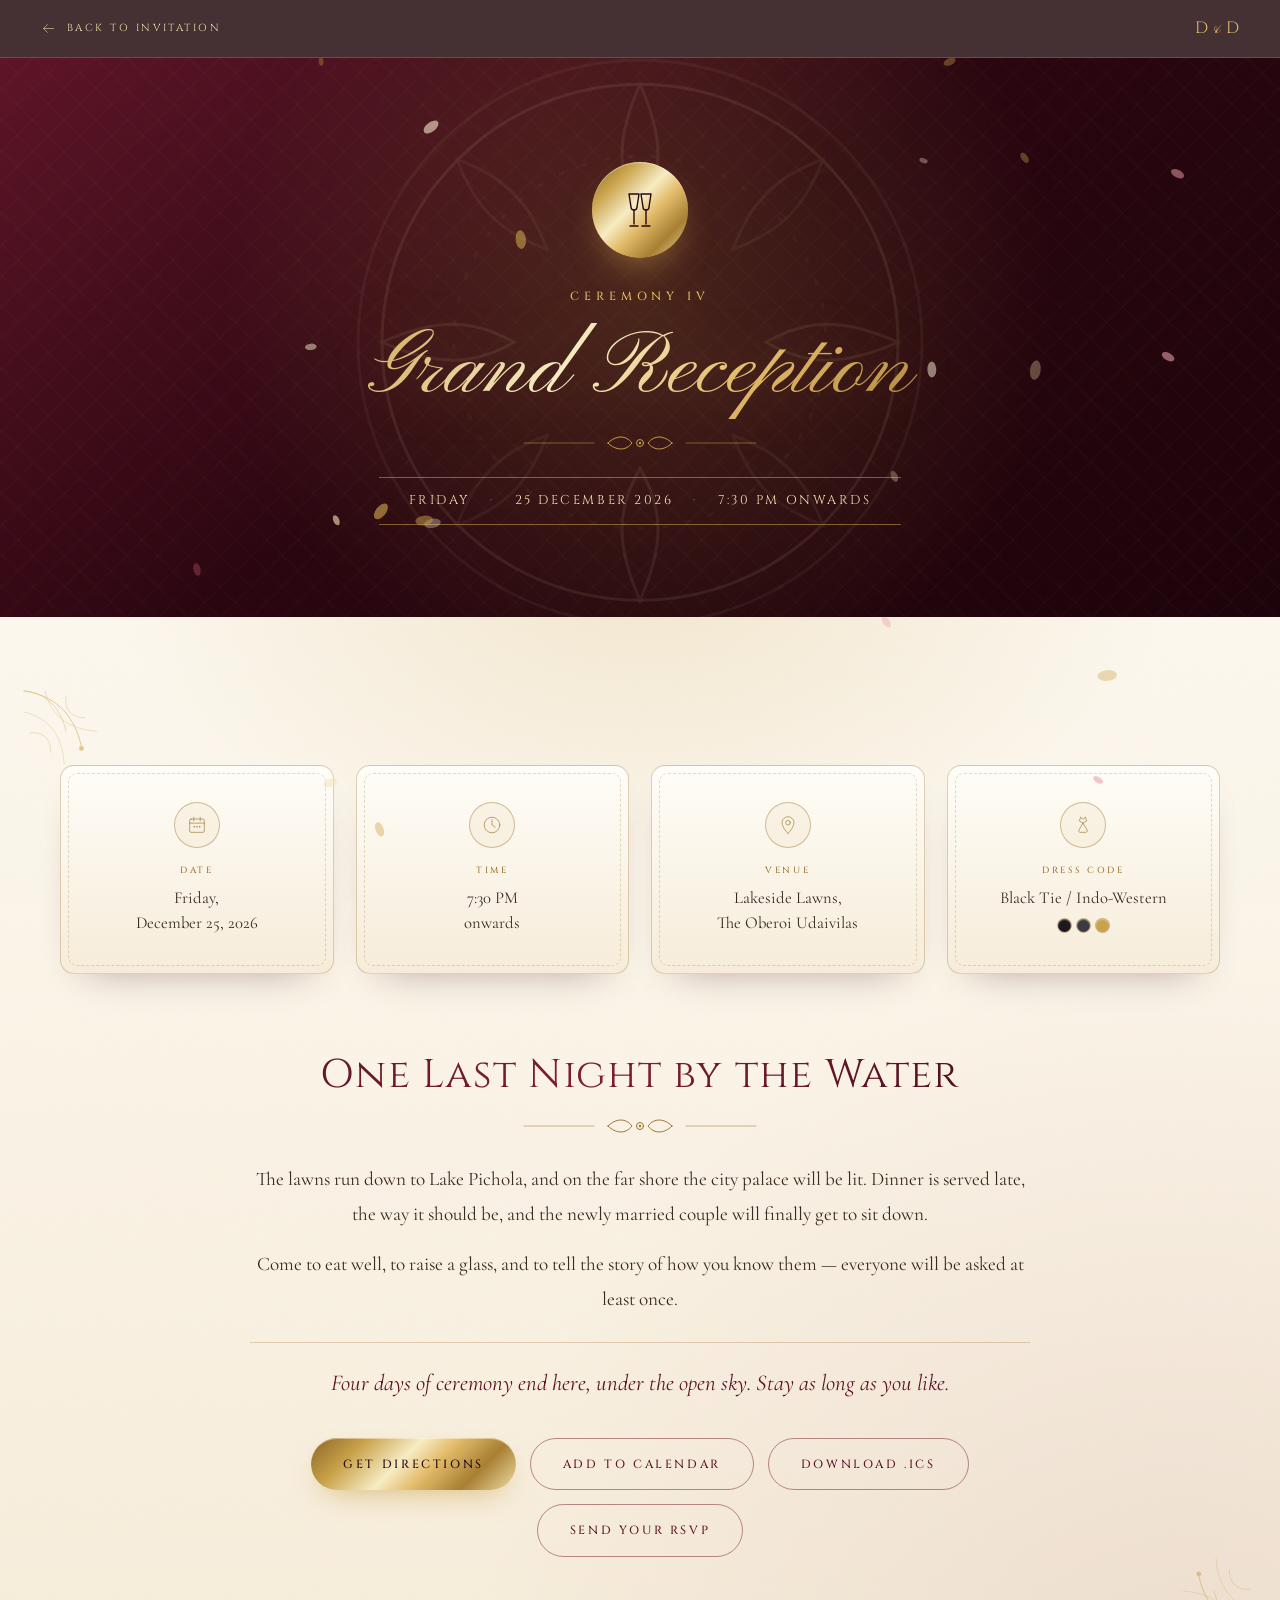
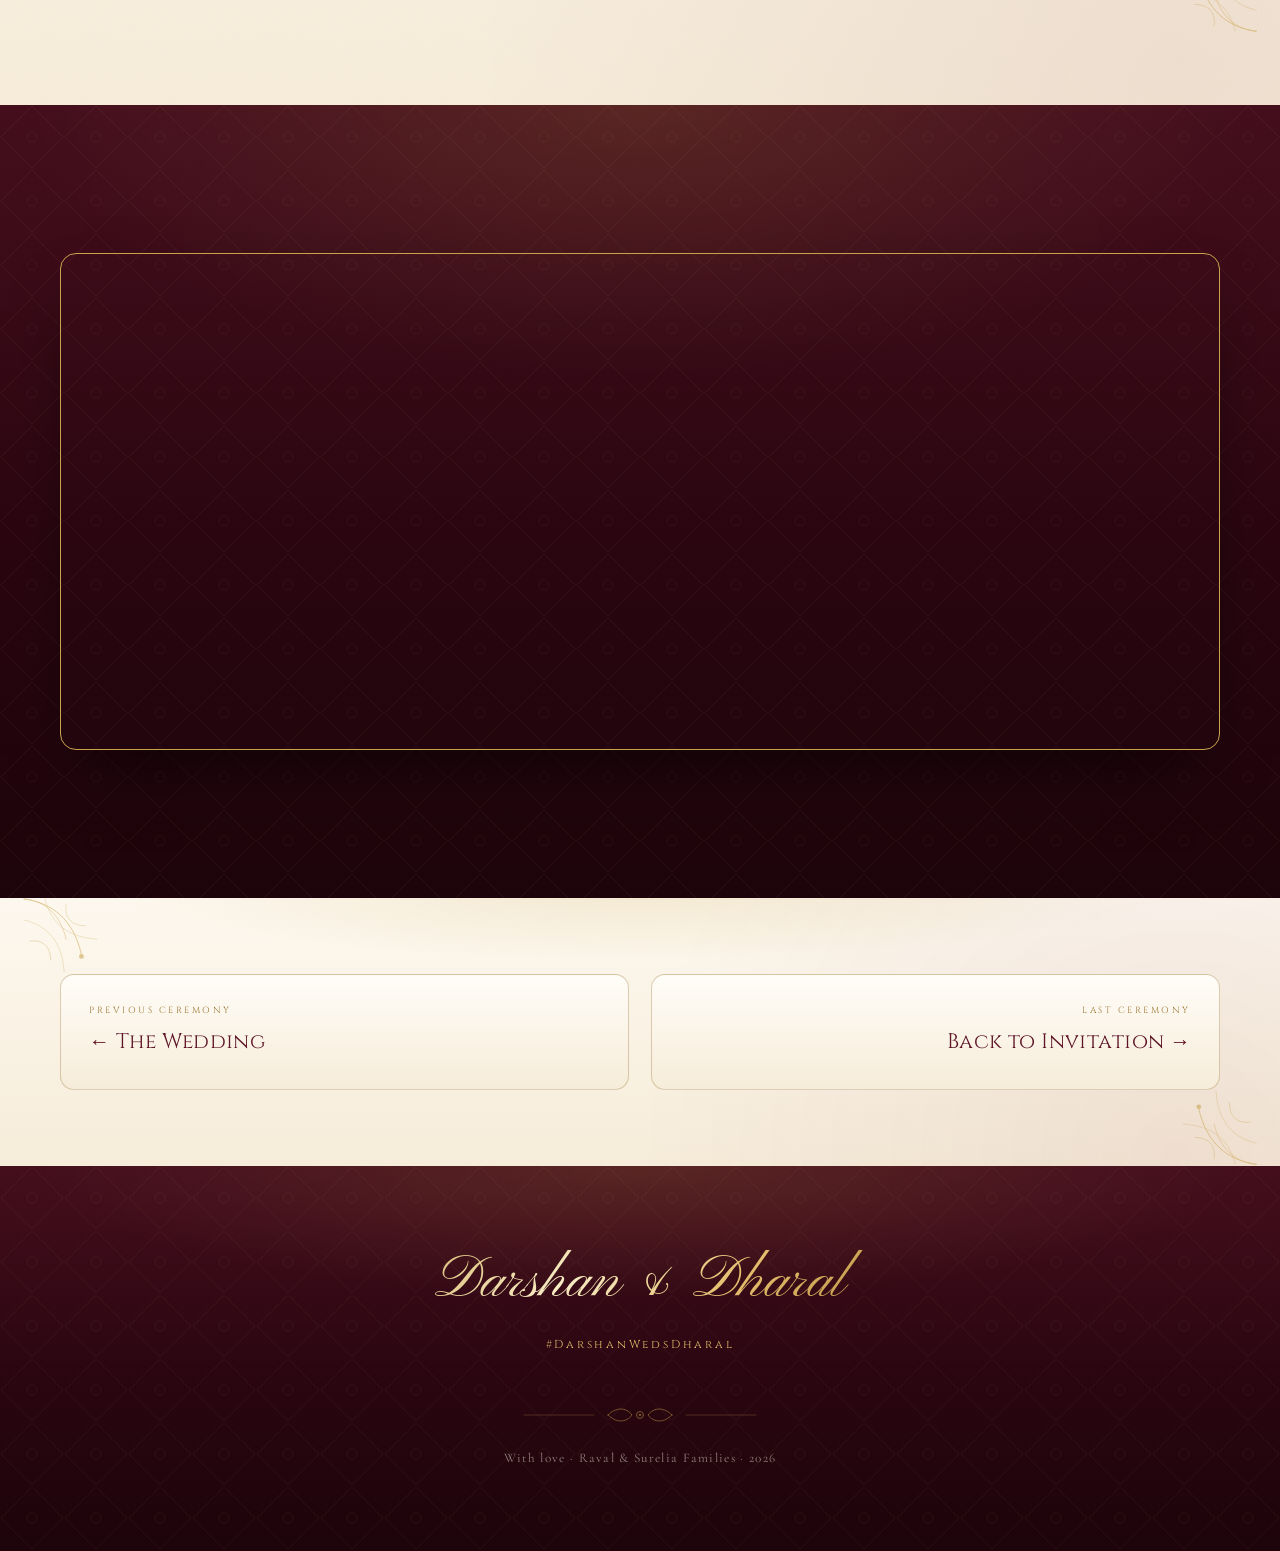
==== commit 57493204: "Add Our Story, Travel & Stay, and a layer of premium polish Content - Our Story: a four-beat timelin" ====
--- a/grand-reception.html
+++ b/grand-reception.html
@@ -10,11 +10,23 @@
   <link rel="preconnect" href="https://fonts.googleapis.com" />
   <link rel="preconnect" href="https://fonts.gstatic.com" crossorigin />
   <link href="https://fonts.googleapis.com/css2?family=Cinzel:wght@400;500;600&family=Cormorant+Garamond:ital,wght@0,300;0,400;0,500;0,600;1,300;1,400;1,500&family=Pinyon+Script&display=swap" rel="stylesheet" />
-  <link rel="stylesheet" href="css/style.css?v=4" />
-  <link rel="stylesheet" href="css/ceremony.css?v=4" />
+  <link rel="stylesheet" href="css/style.css?v=5" />
+  <link rel="stylesheet" href="css/ceremony.css?v=5" />
 </head>
-<body class="ceremony-page">
-  <script src="js/sprite.js?v=4"></script>
+<body class="ceremony-page"
+      data-event="Grand Reception"
+      data-start="2026-12-25T19:30:00+05:30"
+      data-hours="4"
+      data-venue="Lakeside Lawns, The Oberoi Udaivilas, Udaipur">
+  <script src="js/sprite.js?v=5"></script>
+
+  <div id="loader">
+    <div class="loader-mark">
+      <span>D<i>&amp;</i>D</span>
+      <span class="loader-line" aria-hidden="true"></span>
+    </div>
+  </div>
+  <div id="progress" aria-hidden="true"></div>
   <canvas id="petals" aria-hidden="true"></canvas>
 
   <header class="topbar">
@@ -53,7 +65,7 @@
             <span class="detail-icon" aria-hidden="true"><svg><use href="#i-pin" /></svg></span>
             <b>Venue</b><p>Lakeside Lawns,<br />The Oberoi Udaivilas</p>
           </div>
-          <div class="detail reveal">
+          <div class="detail reveal" data-colors="#1B1B1F,#3A3A42,#C9A24A">
             <span class="detail-icon" aria-hidden="true"><svg><use href="#i-dress" /></svg></span>
             <b>Dress Code</b><p>Black Tie / Indo-Western</p>
           </div>
@@ -67,6 +79,8 @@
           <p class="pull reveal">Four days of ceremony end here, under the open sky. Stay as long as you like.</p>
           <div class="btn-row reveal">
             <a class="btn btn-gold" href="https://maps.google.com/?q=The+Oberoi+Udaivilas+Udaipur" target="_blank" rel="noopener">Get Directions</a>
+            <a class="btn btn-ghost dark" id="cerGcal" target="_blank" rel="noopener">Add to Calendar</a>
+            <button class="btn btn-ghost dark" id="cerIcs" type="button">Download .ics</button>
             <a class="btn btn-ghost dark" href="index.html#rsvp">Send Your RSVP</a>
           </div>
         </div>
@@ -107,6 +121,7 @@
     </footer>
   </main>
 
-  <script src="js/ceremony.js?v=4"></script>
+  <script src="js/ui.js?v=5"></script>
+  <script src="js/ceremony.js?v=5"></script>
 </body>
 </html>
--- a/css/style.css
+++ b/css/style.css
@@ -795,3 +795,216 @@
   .reveal { opacity: 1; transform: none; }
   html { scroll-behavior: auto; }
 }
+
+/* =========================================================
+   PRELOADER
+   ========================================================= */
+#loader {
+  position: fixed; inset: 0; z-index: 300; display: grid; place-items: center;
+  background: linear-gradient(160deg, var(--wine-700), var(--wine-900));
+  transition: opacity .8s var(--ease), visibility .8s;
+}
+#loader.gone { opacity: 0; visibility: hidden; }
+.loader-mark {
+  display: flex; flex-direction: column; align-items: center; gap: 18px;
+  font-family: var(--display); color: var(--gold-light);
+}
+.loader-mark span { font-size: 1.6rem; letter-spacing: .1em; }
+.loader-mark i { font-family: var(--script); font-style: normal; color: var(--gold-soft); margin: 0 3px; }
+.loader-line { width: 120px; height: 1px; background: rgba(201,162,74,.25); overflow: hidden; }
+.loader-line::after {
+  content: ""; display: block; width: 40%; height: 100%; background: var(--gold-light);
+  animation: loaderSweep 1.1s var(--ease-soft) infinite;
+}
+@keyframes loaderSweep { 0% { transform: translateX(-120%); } 100% { transform: translateX(350%); } }
+
+/* =========================================================
+   SCROLL PROGRESS
+   ========================================================= */
+#progress {
+  position: fixed; top: 0; left: 0; z-index: 90; width: 100%; height: 2px;
+  background: var(--foil); transform: scaleX(0); transform-origin: 0 50%;
+  box-shadow: 0 0 12px rgba(201,162,74,.6); pointer-events: none;
+}
+body.locked #progress { opacity: 0; }
+
+/* =========================================================
+   HEADING SHEEN — a slow gold pass as the title arrives
+   ========================================================= */
+.sec-head h2, .cer-title, .footer-names { position: relative; }
+.sheen::after {
+  content: ""; position: absolute; inset: 0; pointer-events: none;
+  background: linear-gradient(105deg, transparent 38%, rgba(255,255,255,.65) 50%, transparent 62%);
+  background-size: 260% 100%; background-repeat: no-repeat;
+  -webkit-background-clip: text; background-clip: text; color: transparent;
+  animation: sheenPass 1.5s var(--ease-soft) .15s 1 both;
+}
+@keyframes sheenPass { from { background-position: 180% 0; } to { background-position: -80% 0; } }
+
+/* ornament drift — composes with the existing spin animation */
+.deep-art, .hero-mandala, .bm-lotus { --drift: 0px; translate: 0 var(--drift); }
+
+/* =========================================================
+   DRESS-CODE SWATCHES
+   ========================================================= */
+.swatches { display: flex; justify-content: center; gap: 6px; margin-top: 8px; }
+.swatches i {
+  width: 13px; height: 13px; border-radius: 50%;
+  box-shadow: 0 0 0 1px rgba(154,116,48,.5), inset 0 1px 1px rgba(255,255,255,.35);
+}
+.event.featured .swatches i, .section-dark .swatches i, .section-deep .swatches i {
+  box-shadow: 0 0 0 1px rgba(201,162,74,.6), inset 0 1px 1px rgba(255,255,255,.3);
+}
+
+/* =========================================================
+   OUR STORY — timeline
+   ========================================================= */
+.story-line { position: relative; max-width: 940px; margin: 0 auto; }
+.story-line::before {
+  content: ""; position: absolute; left: 50%; top: 6px; bottom: 6px; width: 1px;
+  background: linear-gradient(180deg, transparent, var(--gold) 8%, var(--gold) 92%, transparent);
+  opacity: .45; transform: translateX(-50%);
+}
+.beat {
+  position: relative; width: 50%; padding: 0 clamp(26px, 4vw, 48px);
+  margin-bottom: clamp(34px, 5vw, 58px);
+}
+.beat:nth-child(odd) { margin-left: 0; text-align: right; }
+.beat:nth-child(even) { margin-left: 50%; text-align: left; }
+.beat::before {
+  content: ""; position: absolute; top: 10px; width: 13px; height: 13px; border-radius: 50%;
+  background: var(--foil); box-shadow: 0 0 0 4px rgba(201,162,74,.16), 0 4px 12px rgba(0,0,0,.4);
+}
+.beat:nth-child(odd)::before { right: -6.5px; }
+.beat:nth-child(even)::before { left: -6.5px; }
+.beat-when {
+  font-family: var(--display); font-size: .6rem; letter-spacing: .3em;
+  text-transform: uppercase; color: var(--gold-soft);
+}
+.beat h3 {
+  font-family: var(--script); font-weight: 400; font-size: clamp(1.9rem, 4.4vw, 2.7rem);
+  line-height: 1.2; margin: 4px 0 8px;
+  background: var(--foil); -webkit-background-clip: text; background-clip: text; color: transparent;
+}
+.beat p { font-size: 1.04rem; opacity: .86; line-height: 1.75; }
+
+@media (max-width: 760px) {
+  .story-line::before { left: 7px; transform: none; }
+  .beat { width: 100%; margin-left: 0 !important; padding: 0 0 0 36px; text-align: left !important; }
+  .beat::before { left: .5px !important; right: auto !important; }
+}
+
+/* =========================================================
+   TRAVEL & STAY
+   ========================================================= */
+.travel-grid {
+  display: grid; grid-template-columns: repeat(auto-fit, minmax(250px, 1fr));
+  gap: clamp(16px, 2.2vw, 26px);
+}
+.trip {
+  display: flex; flex-direction: column; padding: clamp(26px, 3.4vw, 36px) clamp(20px, 2.4vw, 28px);
+  background: linear-gradient(180deg, #fffdf8, var(--ivory-2));
+  border: 1px solid rgba(154,116,48,.32); border-radius: 16px;
+  box-shadow: 0 20px 40px -26px rgba(69,14,29,.45);
+  transition: transform .6s var(--ease), border-color .6s, box-shadow .6s var(--ease);
+}
+.trip:hover {
+  transform: translateY(-8px); border-color: rgba(154,116,48,.62);
+  box-shadow: 0 34px 52px -26px rgba(69,14,29,.55);
+}
+.trip-icon {
+  display: grid; place-items: center; width: 50px; height: 50px; padding: 12px; margin-bottom: 16px;
+  border-radius: 50%; border: 1px solid rgba(154,116,48,.45);
+  background: rgba(201,162,74,.09); color: var(--gold-dark);
+}
+.trip-icon svg { width: 100%; height: 100%; }
+.trip h3 {
+  font-family: var(--display); font-weight: 400; font-size: 1.22rem;
+  color: var(--wine-600); letter-spacing: .02em; margin-bottom: 4px;
+}
+.trip .trip-meta {
+  font-family: var(--display); font-size: .56rem; letter-spacing: .26em;
+  text-transform: uppercase; color: var(--gold-dark); margin-bottom: 12px;
+}
+.trip p { font-size: 1rem; line-height: 1.7; }
+.trip ul { list-style: none; margin-top: 10px; font-size: .98rem; }
+.trip li { padding: 7px 0; border-bottom: 1px solid rgba(154,116,48,.16); }
+.trip li:last-child { border: 0; }
+.trip li b {
+  display: block; font-family: var(--display); font-weight: 500; font-size: .54rem;
+  letter-spacing: .24em; text-transform: uppercase; color: var(--gold-dark);
+}
+/* auto margin pins every card's CTA to one baseline — don't let a
+   sibling selector override it with a fixed margin */
+.trip ul, .trip p:not(.trip-meta) { margin-bottom: 20px; }
+.trip .btn-line { margin-top: auto; align-self: flex-start; }
+
+/* =========================================================
+   REDUCED MOTION — covers everything added above
+   ========================================================= */
+@media (prefers-reduced-motion: reduce) {
+  .loader-line::after, .sheen::after { animation: none !important; }
+  .sheen::after { display: none; }
+  .deep-art, .hero-mandala, .bm-lotus { translate: none; }
+  #progress { transition: none; }
+}
+
+/* =========================================================
+   PRINT — families do print these. Give them the facts on
+   white paper and drop every decorative layer.
+   ========================================================= */
+@media print {
+  @page { margin: 14mm; }
+
+  #loader, #progress, #petals, .music-btn, .dots, .intro, .scroll-cue,
+  .hero-art, .hero-frame, .deep-art, .arch-slot, .video-frame, .video-note,
+  .map, .live-badge, .rsvp-form, .lightbox, .topbar, .cer-nav, .footer-rule,
+  .bm-lotus, .flourish, .monogram, .footer-medallion, .trip .btn-line,
+  .btn, .swatches { display: none !important; }
+
+  html, body {
+    background: #fff !important; color: #000 !important;
+    font-size: 11.5pt; line-height: 1.5;
+  }
+  body.locked { overflow: visible !important; height: auto !important; }
+
+  section, footer {
+    padding: 0 0 10mm !important; background: #fff !important;
+    color: #000 !important; break-inside: avoid;
+  }
+  section::before, section::after, .section-light > .container::before,
+  .section-light > .container::after { display: none !important; }
+
+  /* gradient-clipped text prints as nothing — force real ink */
+  .hero-names span, .sec-head h2, .person h3, .beat h3, .footer-names,
+  .cer-title, .arch-letter, .bm-om {
+    background: none !important; -webkit-text-fill-color: #000 !important;
+    color: #000 !important; filter: none !important; text-shadow: none !important;
+  }
+  .eyebrow, .event-no, .beat-when, .trip .trip-meta, .detail b, .event li b, .trip li b {
+    color: #444 !important;
+  }
+
+  .hero { min-height: auto !important; padding: 0 0 8mm !important; }
+  .hero-names span { font-size: 30pt !important; }
+  .sec-head h2 { font-size: 17pt !important; }
+
+  .timeline, .detail-grid, .travel-grid, .couple-grid {
+    display: block !important;
+  }
+  .event, .detail, .trip, .person {
+    border: 1px solid #bbb !important; border-radius: 4px !important;
+    box-shadow: none !important; background: #fff !important;
+    padding: 5mm !important; margin-bottom: 4mm !important;
+    break-inside: avoid; transform: none !important;
+  }
+  .event::before, .detail::before, .event-crown, .event-icon,
+  .detail-icon, .trip-icon, .arch { display: none !important; }
+
+  .story-line::before, .beat::before { display: none !important; }
+  .beat { width: 100% !important; margin: 0 0 4mm !important; padding: 0 !important; text-align: left !important; }
+
+  a[href^="http"]::after { content: " (" attr(href) ")"; font-size: 8pt; color: #555; }
+  a[href^="#"]::after, a[href$=".html"]::after { content: ""; }
+  .reveal { opacity: 1 !important; transform: none !important; }
+}
